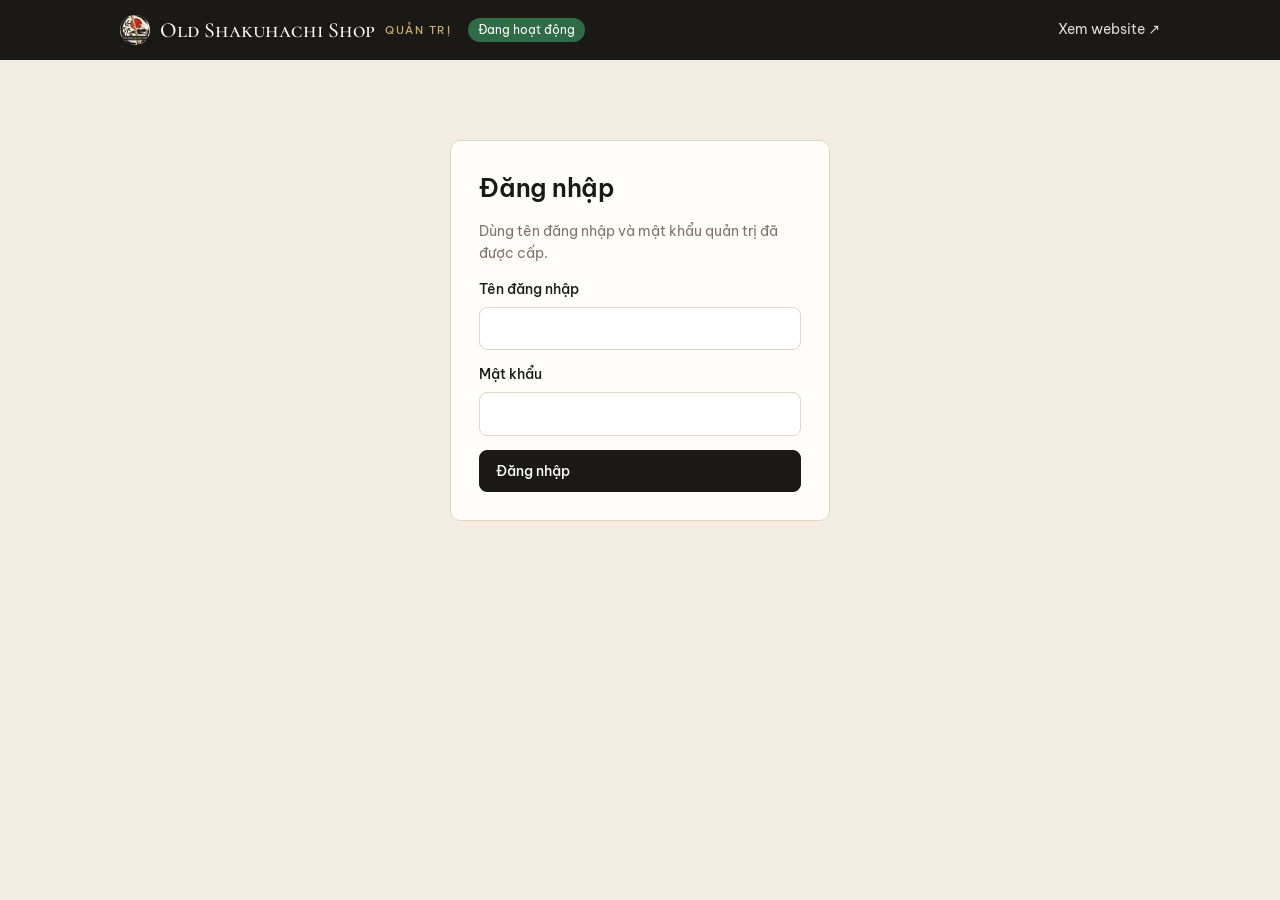
==== admin.html @ 44f9fc48 "Bring back the 尺八/古管 monogram in the hero The owner prefers the original mark over the English wordm" ====
<!doctype html>
<html lang="vi">
<head>
  <meta charset="utf-8">
  <meta name="viewport" content="width=device-width, initial-scale=1">
  <meta name="robots" content="noindex">
  <title>Quản trị – Old Shakuhachi Shop</title>
  <link rel="icon" type="image/png" sizes="32x32" href="assets/favicon-32.png">
  <link rel="icon" type="image/png" sizes="192x192" href="assets/favicon-192.png">
  <link rel="apple-touch-icon" href="assets/favicon-180.png">
  <link rel="preconnect" href="https://fonts.googleapis.com">
  <link rel="preconnect" href="https://fonts.gstatic.com" crossorigin>
  <link href="https://fonts.googleapis.com/css2?family=Be+Vietnam+Pro:wght@400;500;600&family=Cormorant+SC:wght@500&family=Shippori+Mincho+B1:wght@600&display=swap" rel="stylesheet">
  <link rel="stylesheet" href="admin.css?v=202610012216">
</head>
<body>
  <header class="topbar">
    <div class="topbar-inner">
      <a class="logo" href="admin.html"><img src="assets/favicon-192.png" alt="" width="30" height="30" style="border-radius:50%">Old Shakuhachi Shop <small>Quản trị</small></a>
      <span class="mode" id="modeBadge"></span>
      <nav class="top-actions">
        <a href="index.html" target="_blank" rel="noopener">Xem website ↗</a>
        <button type="button" id="signOut" hidden>Đăng xuất</button>
      </nav>
    </div>
    <nav class="tabs" id="tabs" hidden>
      <button type="button" data-tab="flutes">Sáo</button>
      <button type="button" data-tab="hero">Ảnh trang chủ</button>
      <button type="button" data-tab="collections">Danh mục</button>
      <button type="button" data-tab="reviews">Đánh giá</button>
      <button type="button" data-tab="contact">Liên hệ</button>
      <button type="button" data-tab="account" id="accountTab">Tài khoản</button>
    </nav>
  </header>

  <div class="demo-note" id="demoNote" hidden>
    <strong>Chế độ demo.</strong> Thay đổi chỉ lưu trên trình duyệt này và chỉ bạn nhìn thấy. Khi cài tài khoản quản trị (xem README), thay đổi sẽ lưu lên web và hiện cho mọi người.
    <button type="button" id="resetDemo">Khôi phục dữ liệu mẫu</button>
  </div>

  <main class="container" id="app"></main>

  <div class="toast" id="toast" role="status" aria-live="polite"></div>

  <script src="config.js?v=202610012216"></script>
  <script src="data.js?v=202610012216"></script>
  <script src="store.js?v=202610012216"></script>
  <script src="admin.js?v=202610012216"></script>
</body>
</html>
---- admin.css ----
:root {
  --bg: #f3ede2;
  --surface: #fffdf9;
  --ink: #1b1916;
  --muted: #7d7469;
  --line: #e0d6c6;
  --shu: #b0391f;
  --bamboo: #a9834a;
  --danger: #b3261e;
  --ok: #2f6b45;
  --radius: 10px;
}
* { box-sizing: border-box; }
[hidden] { display: none !important; }
body { margin: 0; font-family: "Be Vietnam Pro", system-ui, sans-serif; font-size: 15px; line-height: 1.55; color: var(--ink); background: var(--bg); }
a { color: inherit; }
button, input, textarea, select { font: inherit; color: inherit; }
h1 { font-size: 1.55rem; font-weight: 600; margin: 0; letter-spacing: -.01em; }
h2 { font-size: 1.05rem; font-weight: 600; margin: 0 0 4px; }
p { margin: 0; }
.muted { color: var(--muted); font-size: .88rem; }
.container { width: min(1040px, 100% - 32px); margin: 0 auto; padding: 32px 0 96px; }

/* Top bar */
.topbar { background: var(--ink); color: #fff; position: sticky; top: 0; z-index: 10; }
.topbar-inner { width: min(1040px, 100% - 32px); margin: 0 auto; height: 60px; display: flex; align-items: center; gap: 16px; }
.logo { display: flex; align-items: center; gap: 10px; text-decoration: none; font: 500 1.35rem "Cormorant SC", serif; white-space: nowrap; }
.logo small { font: 500 .7rem "Be Vietnam Pro", sans-serif; letter-spacing: .14em; text-transform: uppercase; color: #c9a86e; }
.mode { font-size: .72rem; padding: 3px 10px; border-radius: 999px; background: rgba(255,255,255,.12); white-space: nowrap; }
.mode.live { background: var(--ok); }
.top-actions { margin-left: auto; display: flex; gap: 18px; align-items: center; font-size: .88rem; white-space: nowrap; }
.top-actions a { text-decoration: none; opacity: .85; }
.top-actions a:hover { opacity: 1; }
.top-actions button { background: none; border: 1px solid rgba(255,255,255,.3); color: #fff; padding: 6px 12px; border-radius: 6px; cursor: pointer; }
.tabs { width: min(1040px, 100% - 32px); margin: 0 auto; display: flex; gap: 4px; overflow-x: auto; }
.tabs button { background: none; border: 0; color: rgba(255,255,255,.65); padding: 10px 14px 12px; cursor: pointer; border-bottom: 2px solid transparent; white-space: nowrap; font-weight: 500; }
.tabs button:hover { color: #fff; }
.tabs button[aria-current] { color: #fff; border-color: var(--shu); }
.demo-note { background: #fbf3df; border-bottom: 1px solid #ecdcb0; padding: 12px max(16px, calc((100% - 1040px) / 2)); font-size: .88rem; display: flex; flex-wrap: wrap; align-items: center; gap: 8px 16px; }
.demo-note button { margin-left: auto; background: none; border: 1px solid #c9b27a; padding: 5px 12px; border-radius: 6px; cursor: pointer; font-size: .82rem; }

/* Buttons */
.btn { display: inline-flex; align-items: center; gap: 6px; padding: 9px 16px; border-radius: 8px; border: 1px solid var(--line); background: var(--surface); cursor: pointer; text-decoration: none; font-weight: 500; font-size: .9rem; white-space: nowrap; }
.btn:hover { border-color: var(--ink); }
.btn.primary { background: var(--ink); color: #fff; border-color: var(--ink); }
.btn.primary:hover { background: #3a342d; }
.btn.danger-ghost { color: var(--danger); }
.btn.danger-ghost:hover { border-color: var(--danger); }
.btn:disabled { opacity: .5; cursor: default; }
.icon { width: 34px; height: 34px; border-radius: 8px; border: 1px solid var(--line); background: var(--surface); cursor: pointer; }
.icon:disabled { opacity: .35; cursor: default; }

/* Page head */
.page-head { display: flex; justify-content: space-between; align-items: flex-end; gap: 16px; margin-bottom: 24px; flex-wrap: wrap; }
.page-head.sticky { position: sticky; top: 108px; z-index: 5; background: var(--bg); padding: 12px 0; margin-top: -12px; }
.head-actions { display: flex; gap: 8px; }
.back { background: none; border: 0; padding: 0; color: var(--muted); cursor: pointer; font-size: .88rem; margin-bottom: 4px; }
.back:hover { color: var(--ink); }

/* List */
.filter-row { display: flex; gap: 8px; flex-wrap: wrap; margin-bottom: 14px; }
.chip { border: 1px solid var(--line); background: var(--surface); border-radius: 999px; padding: 5px 14px; cursor: pointer; font-size: .85rem; }
.chip[aria-pressed="true"] { background: var(--ink); color: #fff; border-color: var(--ink); }
.list { list-style: none; margin: 0; padding: 0; display: grid; gap: 8px; }
.row { display: grid; grid-template-columns: 64px 1fr auto auto; gap: 16px; align-items: center; background: var(--surface); border: 1px solid var(--line); border-radius: var(--radius); padding: 10px 14px 10px 10px; }
.thumb { width: 64px; height: 64px; border-radius: 6px; overflow: hidden; background: #ece4d6; }
.thumb img { width: 100%; height: 100%; object-fit: cover; display: block; }
.row-main { display: grid; min-width: 0; }
.row-main strong { overflow: hidden; text-overflow: ellipsis; white-space: nowrap; }
.row-actions { display: flex; gap: 6px; align-items: center; }
.status { font-size: .78rem; padding: 3px 10px; border-radius: 999px; border: 1px solid var(--line); background: var(--surface); cursor: pointer; }
.status.available { color: var(--ok); border-color: #b9d3c1; background: #eef6f0; }
.status.reserved { color: #8a6418; border-color: #e3cf9f; background: #fbf4e2; }
.status.sold { color: var(--muted); background: #eee9e1; }
.empty { text-align: center; padding: 56px 16px; color: var(--muted); background: var(--surface); border: 1px dashed var(--line); border-radius: var(--radius); }

/* Panels & forms */
.panel { background: var(--surface); border: 1px solid var(--line); border-radius: var(--radius); padding: 22px; margin-bottom: 16px; display: grid; gap: 14px; }
.grid { display: grid; grid-template-columns: repeat(auto-fit, minmax(220px, 1fr)); gap: 14px; }
label { display: grid; gap: 6px; font-size: .88rem; font-weight: 500; }
input, textarea, select { width: 100%; padding: 9px 12px; border: 1px solid var(--line); border-radius: 8px; background: #fff; font-weight: 400; font-size: .95rem; }
input:focus, textarea:focus, select:focus { outline: 2px solid rgba(176,57,31,.25); border-color: var(--shu); }
textarea { resize: vertical; line-height: 1.6; }
small.muted { font-weight: 400; }
.yt-preview { aspect-ratio: 16 / 9; max-width: 420px; border-radius: 8px; overflow: hidden; background: #ece4d6; display: grid; place-items: center; color: var(--muted); font-size: .85rem; }
.yt-preview iframe { width: 100%; height: 100%; border: 0; }

/* Images */
.images { display: grid; grid-template-columns: repeat(auto-fill, minmax(150px, 1fr)); gap: 10px; }
.images:empty { display: none; }
.img-item { position: relative; margin: 0; border-radius: 8px; overflow: hidden; border: 1px solid var(--line); background: #ece4d6; }
.img-item img { width: 100%; aspect-ratio: 1; object-fit: cover; display: block; }
.img-item figcaption { display: flex; gap: 4px; padding: 6px; background: var(--surface); justify-content: space-between; align-items: center; }
.img-item figcaption button, .img-item figcaption select { border: 1px solid var(--line); background: #fff; border-radius: 6px; padding: 2px 8px; cursor: pointer; font-size: .78rem; width: auto; }
.img-item figcaption button:disabled { opacity: .35; cursor: default; }
.img-item .del { color: var(--danger); }
.cover-tag { position: absolute; top: 6px; left: 6px; background: var(--ink); color: #fff; font-size: .7rem; padding: 2px 8px; border-radius: 999px; }
.dropzone { display: block; text-align: center; padding: 26px 16px; border: 1.5px dashed #cdbfa8; border-radius: var(--radius); cursor: pointer; color: var(--muted); background: #fbf8f2; position: relative; font-weight: 400; }
.dropzone input { position: absolute; inset: 0; opacity: 0; cursor: pointer; }
.dropzone strong { color: var(--ink); }
.dropzone.over { border-color: var(--shu); background: #fbefe9; }
.dropzone.busy { pointer-events: none; }
.dropzone.busy::after { content: attr(data-progress); position: absolute; inset: 0; display: grid; place-items: center; background: rgba(251,248,242,.94); color: var(--ink); font-weight: 500; }

/* Collections & reviews */
.coll { display: grid; grid-template-columns: 200px 1fr; gap: 20px; align-items: start; }
.coll-img { display: grid; gap: 8px; }
.coll-img .pic { aspect-ratio: 4 / 5; border-radius: 8px; overflow: hidden; background: #ece4d6; display: grid; place-items: center; color: var(--muted); font-size: .85rem; text-align: center; padding: 0; }
.coll-img .pic img { width: 100%; height: 100%; object-fit: cover; display: block; }
.coll-img .dropzone { padding: 10px; font-size: .85rem; }
.review-edit { display: grid; grid-template-columns: 1fr 180px auto; gap: 10px; align-items: start; padding-bottom: 14px; border-bottom: 1px solid var(--line); }
.review-edit:last-child { border-bottom: 0; padding-bottom: 0; }
.review-edit textarea { grid-column: 1 / 3; }
.review-edit .row-actions { grid-row: 1 / 3; grid-column: 3; flex-direction: column; }
.save-bar { position: sticky; bottom: 16px; display: flex; justify-content: flex-end; gap: 10px; }
.save-bar .btn { box-shadow: 0 6px 20px rgba(27,25,22,.18); }

/* Login */
.login { max-width: 380px; margin: 48px auto; background: var(--surface); border: 1px solid var(--line); border-radius: var(--radius); padding: 28px; display: grid; gap: 14px; }

/* Toast */
.toast { position: fixed; left: 50%; bottom: 24px; transform: translate(-50%, 20px); background: var(--ink); color: #fff; padding: 10px 18px; border-radius: 8px; opacity: 0; transition: all .25s; pointer-events: none; z-index: 50; max-width: calc(100% - 32px); }
.toast.show { opacity: 1; transform: translate(-50%, 0); }
.toast.error { background: var(--danger); }

@media (max-width: 720px) {
  .logo small, .mode { display: none; }
  .row { grid-template-columns: 56px 1fr; }
  .thumb { width: 56px; height: 56px; }
  .row > .status, .row-actions { grid-column: 1 / -1; justify-self: start; }
  .row-actions { flex-wrap: wrap; }
  .coll { grid-template-columns: 1fr; }
  .coll-img .pic { aspect-ratio: 16 / 9; }
  .review-edit { grid-template-columns: 1fr; }
  .review-edit textarea, .review-edit .row-actions { grid-column: auto; grid-row: auto; flex-direction: row; }
  .page-head.sticky { top: 104px; }
}
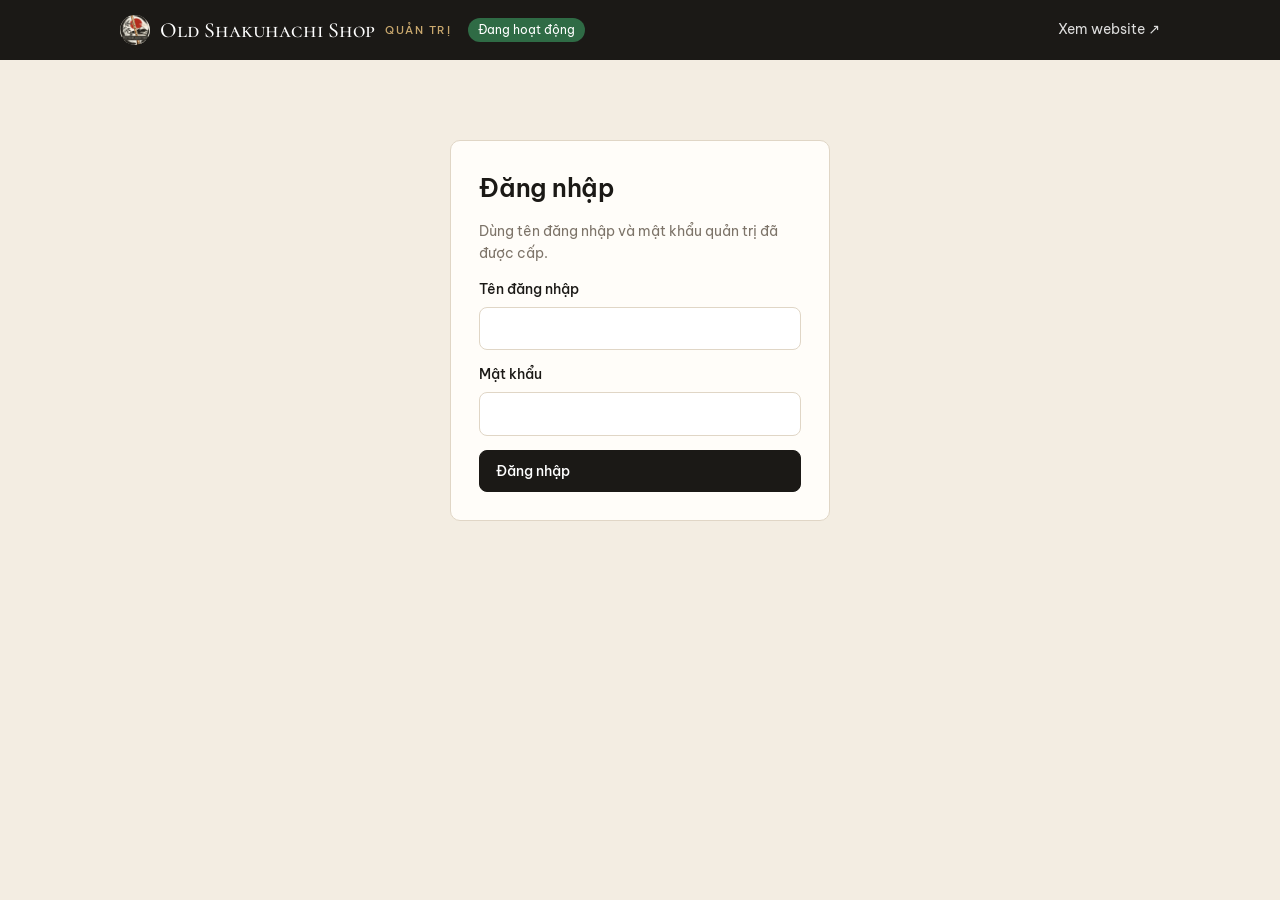
==== commit 9a7e130f: "Speed up the home page on phones (PageSpeed performance 66) - The first hero photo is in the HTML, p" ====
--- a/admin.html
+++ b/admin.html
@@ -5,18 +5,19 @@
   <meta name="viewport" content="width=device-width, initial-scale=1">
   <meta name="robots" content="noindex">
   <title>Quản trị – Old Shakuhachi Shop</title>
-  <link rel="icon" type="image/png" sizes="32x32" href="assets/favicon-32.png">
+  <link rel="icon" href="favicon.ico" sizes="48x48">
+  <link rel="icon" type="image/png" sizes="96x96" href="assets/favicon-96.png">
   <link rel="icon" type="image/png" sizes="192x192" href="assets/favicon-192.png">
   <link rel="apple-touch-icon" href="assets/favicon-180.png">
   <link rel="preconnect" href="https://fonts.googleapis.com">
   <link rel="preconnect" href="https://fonts.gstatic.com" crossorigin>
   <link href="https://fonts.googleapis.com/css2?family=Be+Vietnam+Pro:wght@400;500;600&family=Cormorant+SC:wght@500&family=Shippori+Mincho+B1:wght@600&display=swap" rel="stylesheet">
-  <link rel="stylesheet" href="admin.css?v=202610012216">
+  <link rel="stylesheet" href="admin.css?v=202610051145">
 </head>
 <body>
   <header class="topbar">
     <div class="topbar-inner">
-      <a class="logo" href="admin.html"><img src="assets/favicon-192.png" alt="" width="30" height="30" style="border-radius:50%">Old Shakuhachi Shop <small>Quản trị</small></a>
+      <a class="logo" href="admin.html"><img src="assets/logo-128.jpg" alt="" width="30" height="30" style="border-radius:50%">Old Shakuhachi Shop <small>Quản trị</small></a>
       <span class="mode" id="modeBadge"></span>
       <nav class="top-actions">
         <a href="index.html" target="_blank" rel="noopener">Xem website ↗</a>
@@ -29,6 +30,7 @@
       <button type="button" data-tab="collections">Danh mục</button>
       <button type="button" data-tab="reviews">Đánh giá</button>
       <button type="button" data-tab="contact">Liên hệ</button>
+      <button type="button" data-tab="seo">SEO</button>
       <button type="button" data-tab="account" id="accountTab">Tài khoản</button>
     </nav>
   </header>
@@ -42,9 +44,9 @@
 
   <div class="toast" id="toast" role="status" aria-live="polite"></div>
 
-  <script src="config.js?v=202610012216"></script>
-  <script src="data.js?v=202610012216"></script>
-  <script src="store.js?v=202610012216"></script>
-  <script src="admin.js?v=202610012216"></script>
+  <script src="config.js?v=202610051145"></script>
+  <script src="data.js?v=202610051145"></script>
+  <script src="store.js?v=202610051145"></script>
+  <script src="admin.js?v=202610051145"></script>
 </body>
 </html>
--- a/admin.css
+++ b/admin.css
@@ -84,6 +84,19 @@
 small.muted { font-weight: 400; }
 .yt-preview { aspect-ratio: 16 / 9; max-width: 420px; border-radius: 8px; overflow: hidden; background: #ece4d6; display: grid; place-items: center; color: var(--muted); font-size: .85rem; }
 .yt-preview iframe { width: 100%; height: 100%; border: 0; }
+.serp { background: #fff; border: 1px solid var(--line); border-radius: 10px; padding: 16px 18px; max-width: 620px; font-family: Arial, sans-serif; }
+.serp-site { display: flex; align-items: center; gap: 10px; margin-bottom: 4px; }
+.serp-site img { width: 28px; height: 28px; border-radius: 50%; border: 1px solid #eee; }
+.serp-site div { display: grid; line-height: 1.25; }
+.serp-site b { font-size: 14px; font-weight: 400; color: #202124; }
+.serp-url { font-size: 12px; color: #4d5156; }
+.serp-title { font-size: 20px; line-height: 1.3; color: #1a0dab; margin: 2px 0 3px; }
+.serp-desc { font-size: 14px; line-height: 1.58; color: #4d5156; }
+.lbl-row { display: flex; align-items: center; gap: 4px; }
+.count-chip { font-size: .75rem; font-weight: 500; padding: 1px 8px; border-radius: 999px; background: #eee9e1; color: var(--muted); margin-left: 6px; }
+.count-chip.ok { background: #eef6f0; color: var(--ok); }
+.count-chip.warn { background: #fbf4e2; color: #8a6418; }
+.count-chip.bad { background: #fdecea; color: var(--danger); }
 
 /* Images */
 .images { display: grid; grid-template-columns: repeat(auto-fill, minmax(150px, 1fr)); gap: 10px; }
